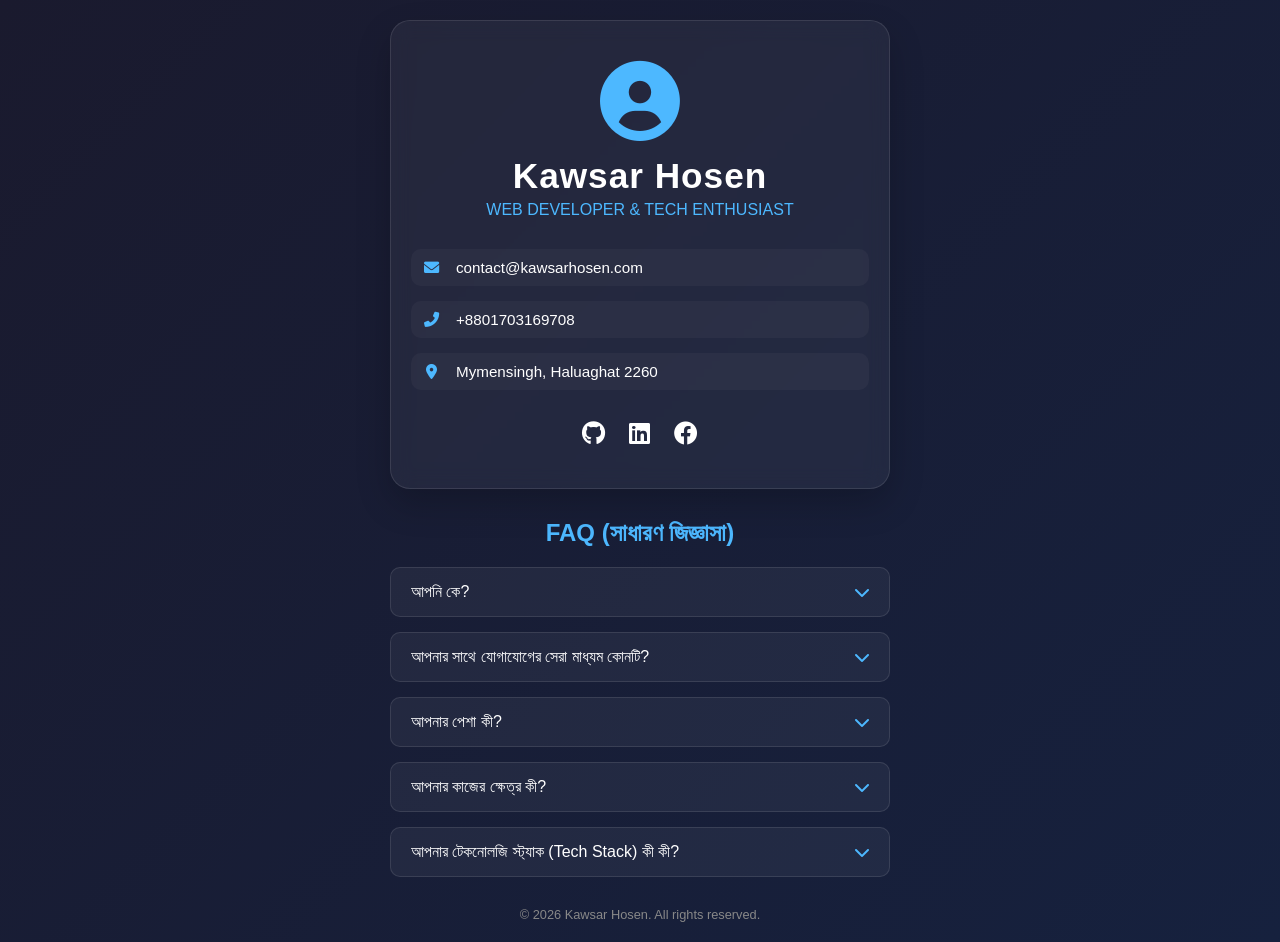
==== index.html @ 4cab2f7f "Update index.html" ====
<!DOCTYPE html>
<html lang="en">
<head>
    <meta charset="UTF-8">
    <meta name="viewport" content="width=device-width, initial-scale=1.0">
    <title>Kawsar Hosen | Personal Website</title>
    <link rel="stylesheet" href="style.css">
    <link rel="stylesheet" href="https://cdnjs.cloudflare.com/ajax/libs/font-awesome/6.0.0/css/all.min.css">
</head>
<body>
    <div class="container">
        <header>
            <div class="profile-card">
                <div class="profile-img">
                    <i class="fas fa-user-circle"></i>
                </div>
                <h1>Kawsar Hosen</h1>
                <p class="tagline">Web Developer & Tech Enthusiast</p>
                
                <div class="contact-info">
                    <div class="info-item">
                        <i class="fas fa-envelope"></i>
                        <span>contact@kawsarhosen.com</span>
                    </div>
                    <div class="info-item">
                        <i class="fas fa-phone-alt"></i>
                        <span>+8801703169708</span>
                    </div>
                    <div class="info-item">
                        <i class="fas fa-map-marker-alt"></i>
                        <span>Mymensingh, Haluaghat 2260</span>
                    </div>
                </div>

                <div class="social-links">
                    <a href="#"><i class="fab fa-github"></i></a>
                    <a href="#"><i class="fab fa-linkedin"></i></a>
                    <a href="#"><i class="fab fa-facebook"></i></a>
                </div>
            </div>
        </header>

        <main>
                    <section class="faq-section">
            <h2>FAQ (সাধারণ জিজ্ঞাসা)</h2>
            <div class="faq-container">
                <div class="faq-item">
                    <button class="faq-question">আপনি কে? <i class="fas fa-chevron-down"></i></button>
                    <div class="faq-answer">
                        <p>আমি Kawsar Hosen, একজন Web Developer এবং Linux user। আমি ওয়েব ডেভেলপমেন্ট ও টেকনোলজি নিয়ে কাজ করি।</p>
                    </div>
                </div>
                <div class="faq-item">
                    <button class="faq-question">আপনার সাথে যোগাযোগের সেরা মাধ্যম কোনটি? <i class="fas fa-chevron-down"></i></button>
                    <div class="faq-answer">
                        <p>আপনি আমাকে ইমেইল (contact@kawsarhosen.com) অথবা সরাসরি ফোনে কল করে যোগাযোগ করতে পারেন।</p>
                    </div>
                </div>
                <div class="faq-item">
                    <button class="faq-question">আপনার পেশা কী? <i class="fas fa-chevron-down"></i></button>
                    <div class="faq-answer">
                        <p>আমার পেশা Web Development এবং Online Tech Services। আমি Linux environment ব্যবহার করে ওয়েবসাইট তৈরি, টুলস সেটআপ এবং অনলাইন সার্ভিস নিয়ে কাজ করি।</p>
                    </div>
                </div>
                <div class="faq-item">
                    <button class="faq-question">আপনার কাজের ক্ষেত্র কী? <i class="fas fa-chevron-down"></i></button>
                    <div class="faq-answer">
                        <p>আমার কাজের ক্ষেত্র Web Development, Linux Tools এবং Online Tech Services।</p>
                    </div>
                </div>
                <div class="faq-item">
                    <button class="faq-question">আপনার টেকনোলজি স্ট্যাক (Tech Stack) কী কী? <i class="fas fa-chevron-down"></i></button>
                    <div class="faq-answer">
                        <p>আমি HTML, CSS, JavaScript এবং আধুনিক ওয়েব টেকনোলজি নিয়ে কাজ করতে পছন্দ করি।</p>
                    </div>
                </div>
            </div>
        </section>

        </main>

        <footer>
            <p>&copy; 2026 Kawsar Hosen. All rights reserved.</p>
        </footer>
    </div>
        <script>
        const faqItems = document.querySelectorAll('.faq-item');

        faqItems.forEach(item => {
            const question = item.querySelector('.faq-question');
            question.addEventListener('click', () => {
                // অন্য প্রশ্নগুলো বন্ধ করে দিতে (যদি চান একটির বেশি একসাথে খোলা থাকবে না)
                faqItems.forEach(otherItem => {
                    if (otherItem !== item) {
                        otherItem.classList.remove('active');
                    }
                });
                // বর্তমান প্রশ্নে ক্লিক করলে খোলা/বন্ধ করা
                item.classList.toggle('active');
            });
        });
    </script>
</body>
</html>
---- style.css ----
* {
    margin: 0;
    padding: 0;
    box-sizing: border-box;
    font-family: 'Segoe UI', Tahoma, Geneva, Verdana, sans-serif;
}

body {
    background: linear-gradient(135deg, #1a1a2e 0%, #16213e 100%);
    color: #fff;
    min-height: 100vh;
    display: flex;
    justify-content: center;
    align-items: center;
    padding: 20px;
}

.container {
    width: 100%;
    max-width: 500px;
}

.profile-card {
    background: rgba(255, 255, 255, 0.05);
    backdrop-filter: blur(10px);
    border: 1px solid rgba(255, 255, 255, 0.1);
    border-radius: 20px;
    padding: 40px 20px;
    text-align: center;
    box-shadow: 0 15px 35px rgba(0, 0, 0, 0.2);
    animation: fadeIn 1s ease-in;
}

.profile-img i {
    font-size: 80px;
    color: #4db8ff;
    margin-bottom: 15px;
}

h1 {
    font-size: 2.2rem;
    margin-bottom: 5px;
    letter-spacing: 1px;
}

.tagline {
    color: #4db8ff;
    font-size: 1rem;
    margin-bottom: 30px;
    text-transform: uppercase;
}

.contact-info {
    text-align: left;
    margin-bottom: 30px;
}

.info-item {
    display: flex;
    align-items: center;
    margin-bottom: 15px;
    font-size: 0.95rem;
    background: rgba(255, 255, 255, 0.03);
    padding: 10px;
    border-radius: 10px;
    transition: 0.3s;
}

.info-item:hover {
    background: rgba(77, 184, 255, 0.1);
}

.info-item i {
    color: #4db8ff;
    margin-right: 15px;
    width: 20px;
    text-align: center;
}

.social-links a {
    color: #fff;
    font-size: 1.5rem;
    margin: 0 10px;
    transition: 0.3s;
}

.social-links a:hover {
    color: #4db8ff;
    transform: translateY(-3px);
    display: inline-block;
}

.about {
    margin-top: 20px;
    padding: 20px;
    text-align: center;
}

footer {
    margin-top: 30px;
    font-size: 0.8rem;
    color: #888;
    text-align: center;
}

@keyframes fadeIn {
    from { opacity: 0; transform: translateY(20px); }
    to { opacity: 1; transform: translateY(0); }
}

/* FAQ Section Styles */
.faq-section {
    margin-top: 30px;
    text-align: center;
    width: 100%;
}

.faq-section h2 {
    font-size: 1.5rem;
    margin-bottom: 20px;
    color: #4db8ff;
}

.faq-container {
    display: flex;
    flex-direction: column;
    gap: 15px;
    text-align: left;
}

.faq-item {
    background: rgba(255, 255, 255, 0.05);
    border: 1px solid rgba(255, 255, 255, 0.1);
    border-radius: 10px;
    overflow: hidden;
    transition: all 0.3s ease;
}

.faq-question {
    width: 100%;
    background: none;
    border: none;
    color: #fff;
    font-size: 1rem;
    padding: 15px 20px;
    text-align: left;
    cursor: pointer;
    display: flex;
    justify-content: space-between;
    align-items: center;
    transition: background 0.3s ease;
}

.faq-question:hover {
    background: rgba(77, 184, 255, 0.1);
}

.faq-question i {
    color: #4db8ff;
    transition: transform 0.3s ease;
}

.faq-answer {
    max-height: 0;
    overflow: hidden;
    transition: max-height 0.3s ease-out, padding 0.3s ease;
    background: rgba(0, 0, 0, 0.2);
}

.faq-answer p {
    padding: 0 20px;
    margin: 0;
    color: #ccc;
    font-size: 0.9rem;
    line-height: 1.5;
}

/* Active State for Animation */
.faq-item.active .faq-answer {
    max-height: 200px;
    padding: 15px 0;
}

.faq-item.active .faq-question i {
    transform: rotate(180deg);
}
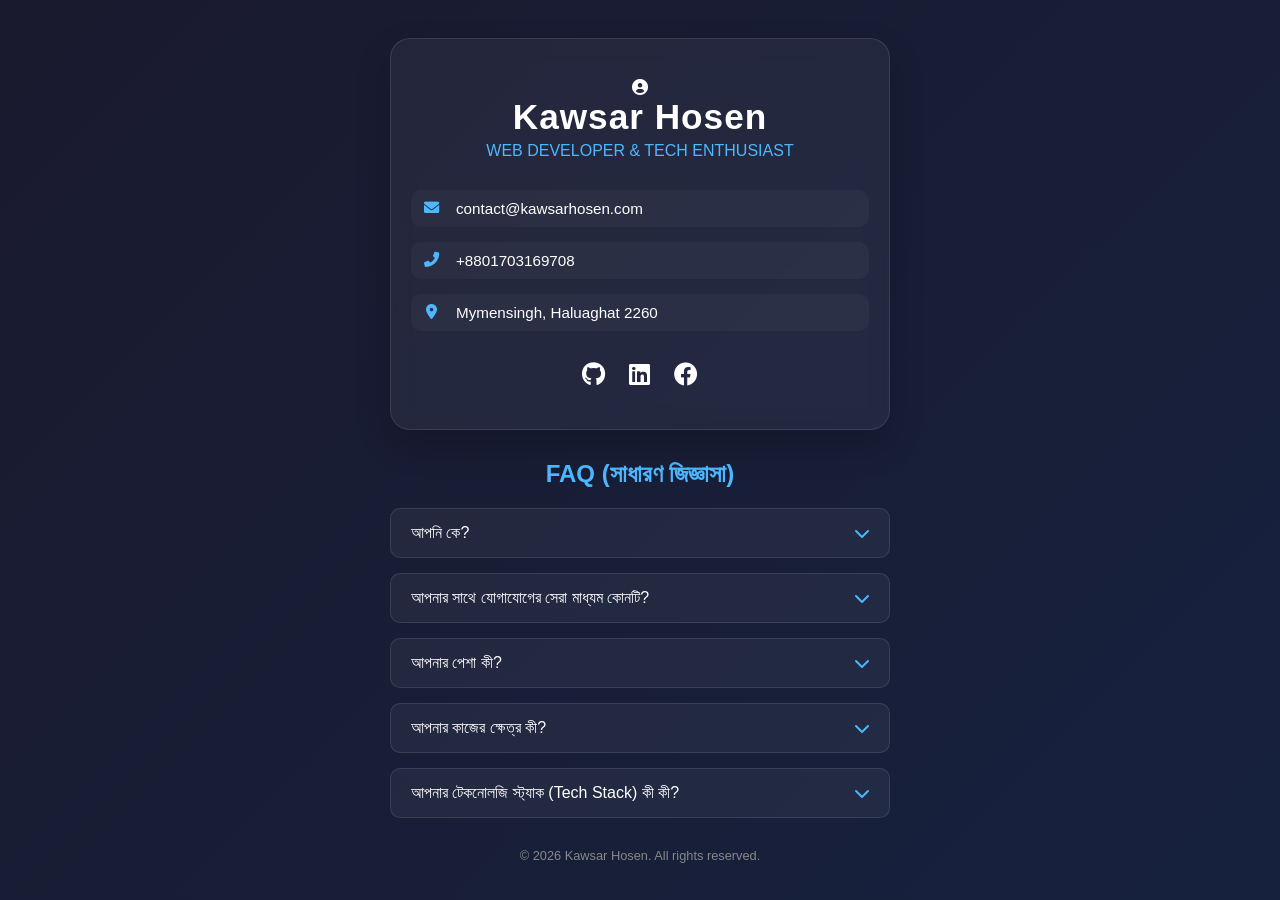
==== commit 92438a3d: "Update index.html" ====
--- a/index.html
+++ b/index.html
@@ -11,7 +11,7 @@
     <div class="container">
         <header>
             <div class="profile-card">
-                <div class="profile-img">
+                <div class="https://i.postimg.cc/Z5SGC1gv/Picsart-26-03-06-19-40-51-367.jpg">
                     <i class="fas fa-user-circle"></i>
                 </div>
                 <h1>Kawsar Hosen</h1>
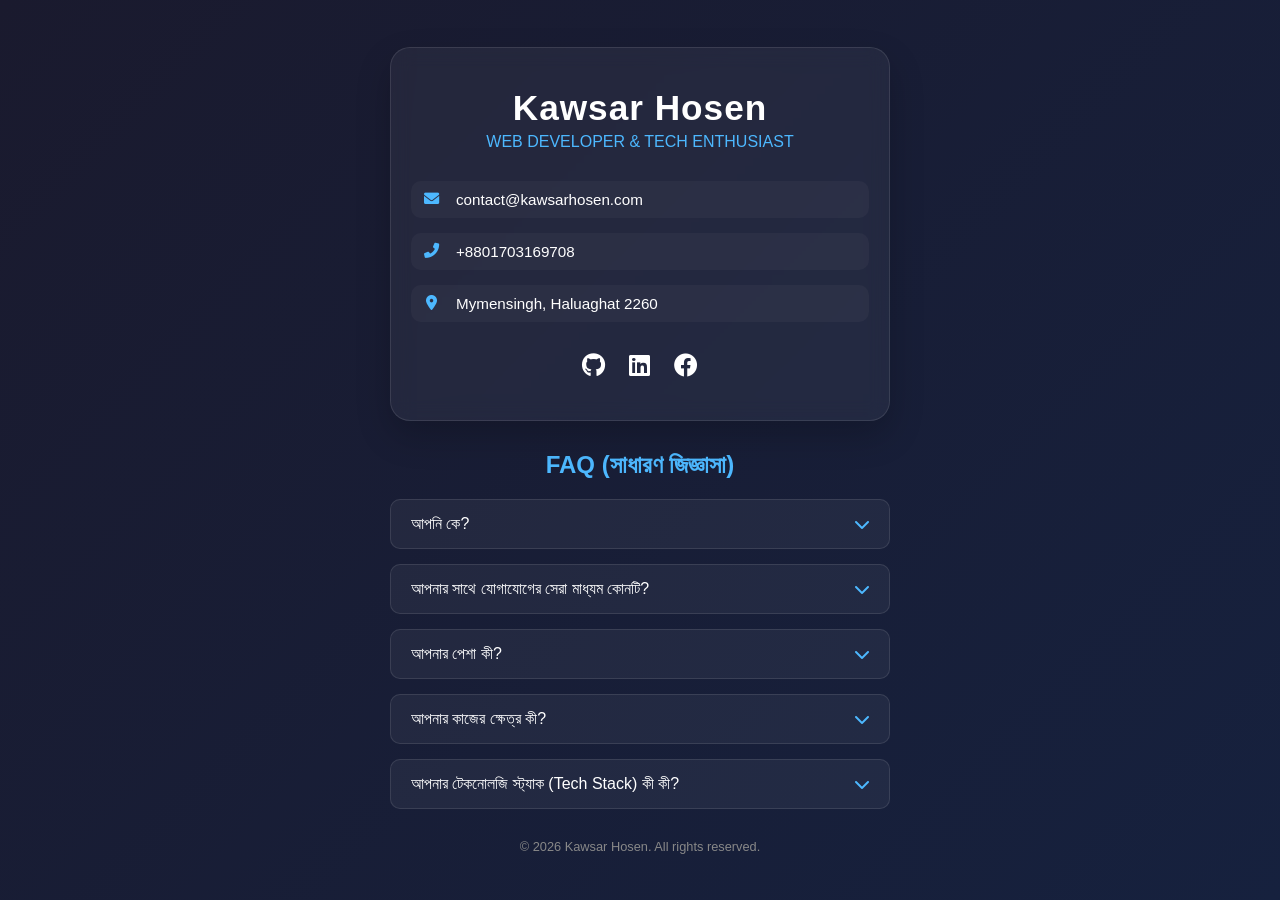
==== commit 8bea7e8d: "Fix profile image div class in index.html" ====
--- a/index.html
+++ b/index.html
@@ -11,8 +11,8 @@
     <div class="container">
         <header>
             <div class="profile-card">
-                <div class="https://i.postimg.cc/Z5SGC1gv/Picsart-26-03-06-19-40-51-367.jpg">
-                    <i class="fas fa-user-circle"></i>
+                <div class="profile-img">
+                    <i class="https://i.postimg.cc/Z5SGC1gv/Picsart-26-03-06-19-40-51-367.jpg"></i>
                 </div>
                 <h1>Kawsar Hosen</h1>
                 <p class="tagline">Web Developer & Tech Enthusiast</p>
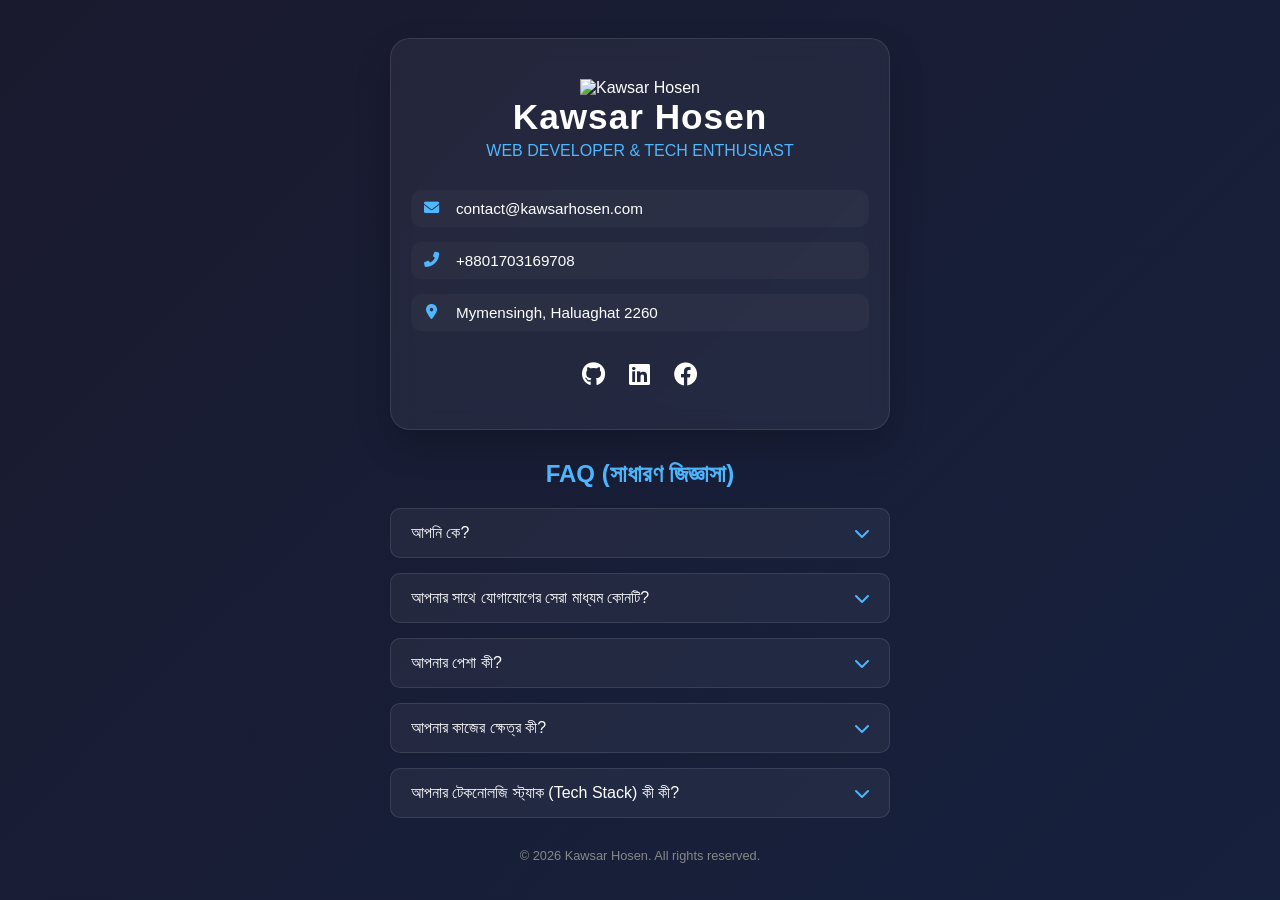
==== commit 9a9f88ec: "Update index.html" ====
--- a/index.html
+++ b/index.html
@@ -12,8 +12,8 @@
         <header>
             <div class="profile-card">
                 <div class="profile-img">
-                    <i class="https://i.postimg.cc/Z5SGC1gv/Picsart-26-03-06-19-40-51-367.jpg"></i>
-                </div>
+    <img src="https://i.postimg.cc/Z5SGC1gv/Picsart-26-03-06-19-40-51-367.jpg" alt="Kawsar Hosen">
+</div>
                 <h1>Kawsar Hosen</h1>
                 <p class="tagline">Web Developer & Tech Enthusiast</p>
                 
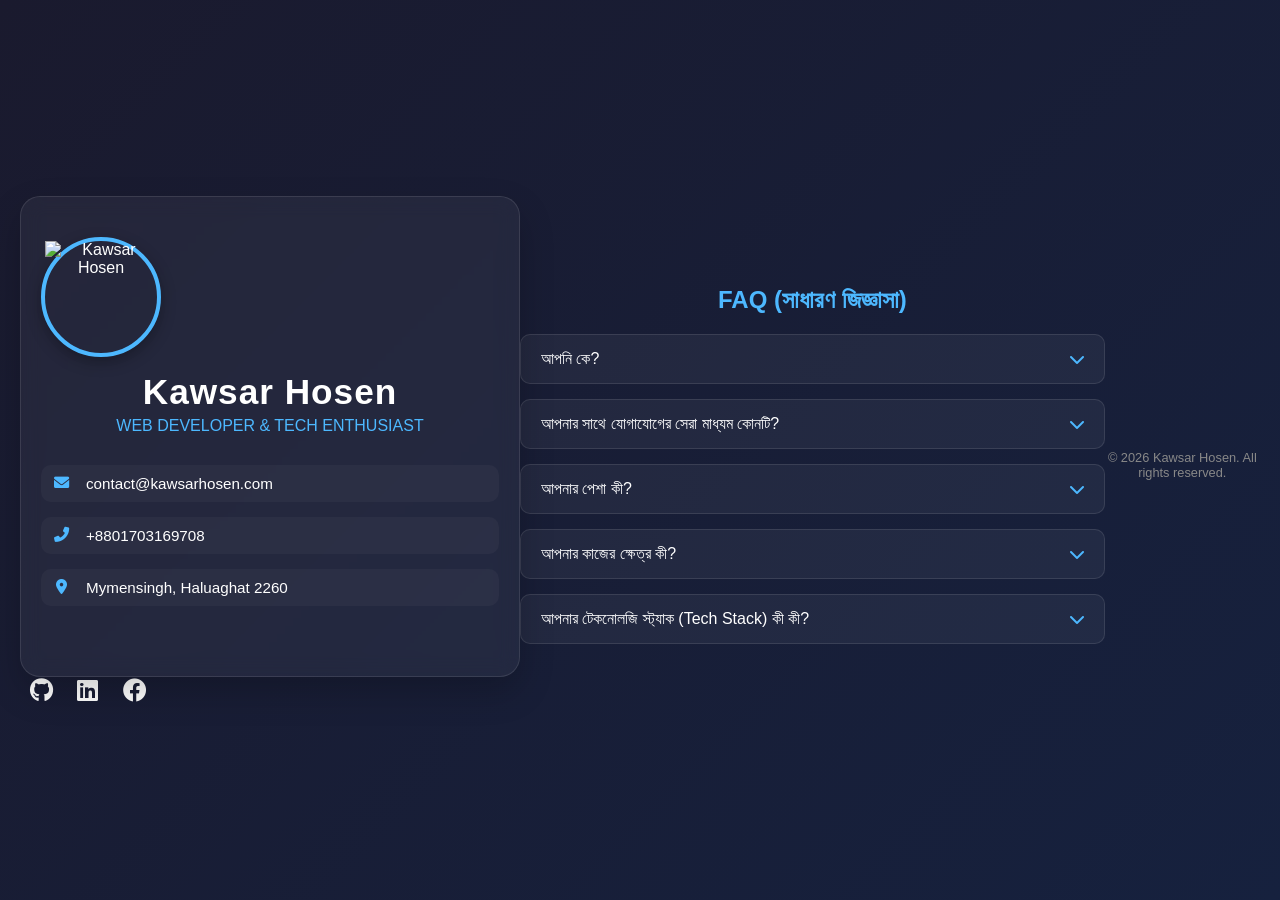
==== commit 96d44417: "Update index.html" ====
--- a/index.html
+++ b/index.html
@@ -11,9 +11,11 @@
     <div class="container">
         <header>
             <div class="profile-card">
+                
                 <div class="profile-img">
-    <img src="https://i.postimg.cc/Z5SGC1gv/Picsart-26-03-06-19-40-51-367.jpg" alt="Kawsar Hosen">
-</div>
+                    <img src="https://i.postimg.cc/Z5SGC1gv/Picsart-26-03-06-19-40-51-367.jpg" alt="Kawsar Hosen">
+                </div>
+                
                 <h1>Kawsar Hosen</h1>
                 <p class="tagline">Web Developer & Tech Enthusiast</p>
                 
@@ -31,6 +33,8 @@
                         <span>Mymensingh, Haluaghat 2260</span>
                     </div>
                 </div>
+            </div>
+        </header>
 
                 <div class="social-links">
                     <a href="#"><i class="fab fa-github"></i></a>
--- a/style.css
+++ b/style.css
@@ -31,11 +31,17 @@
     animation: fadeIn 1s ease-in;
 }
 
-.profile-img i {
-    font-size: 80px;
-    color: #4db8ff;
-    margin-bottom: 15px;
+/* style.css ফাইলে এটি যোগ বা পরিবর্তন করুন */
+.profile-img {
+    width: 120px; /* ছবির সাইজ */
+    height: 120px; /* ছবির উচ্চতাও সমান রাখুন গোল করার জন্য */
+    border-radius: 50%; /* ছবি গোল করার জন্য ৫০% */
+    object-fit: cover; /* ছবি যাতে লম্বা বা চ্যাপ্টা না দেখায় */
+    border: 4px solid #4db8ff; /* একটি নীল বর্ডার, যা আগের ডিজাইনের সাথে মানাবে */
+    margin-bottom: 15px; /* নিচের টেক্সটের সাথে ব্যবধান */
+    box-shadow: 0 5px 15px rgba(0,0,0,0.3); /* একটু উন্নত মানের শ্যাড */
 }
+
 
 h1 {
     font-size: 2.2rem;
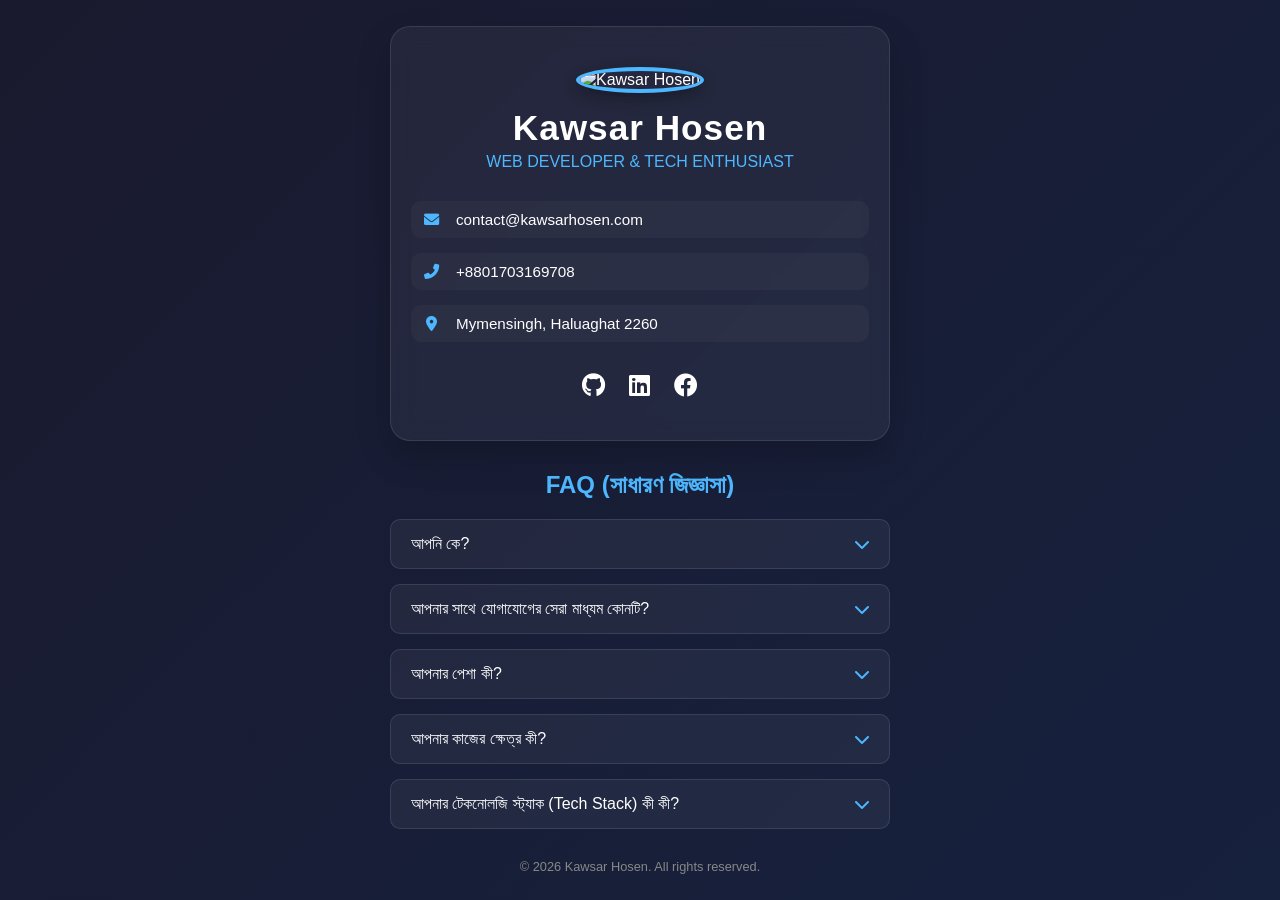
==== commit 6d4c273b: "Update index.html" ====
--- a/index.html
+++ b/index.html
@@ -1,5 +1,5 @@
 <!DOCTYPE html>
-<html lang="en">
+<html lang="bn">
 <head>
     <meta charset="UTF-8">
     <meta name="viewport" content="width=device-width, initial-scale=1.0">
@@ -11,13 +11,12 @@
     <div class="container">
         <header>
             <div class="profile-card">
-                
                 <div class="profile-img">
-                    <img src="https://i.postimg.cc/Z5SGC1gv/Picsart-26-03-06-19-40-51-367.jpg" alt="Kawsar Hosen">
+                    <img src="https://i.postimg.cc/Z5SGC1gv/Picsart-26-03-06-19-40-51-367.jpg" alt="Kawsar Hosen" class="profile-pic">
                 </div>
                 
                 <h1>Kawsar Hosen</h1>
-                <p class="tagline">Web Developer & Tech Enthusiast</p>
+                <p class="tagline">WEB DEVELOPER & TECH ENTHUSIAST</p>
                 
                 <div class="contact-info">
                     <div class="info-item">
@@ -33,18 +32,17 @@
                         <span>Mymensingh, Haluaghat 2260</span>
                     </div>
                 </div>
-            </div>
-        </header>
 
                 <div class="social-links">
-                    <a href="#"><i class="fab fa-github"></i></a>
-                    <a href="#"><i class="fab fa-linkedin"></i></a>
-                    <a href="#"><i class="fab fa-facebook"></i></a>
+                    <a href="#" target="_blank"><i class="fab fa-github"></i></a>
+                    <a href="#" target="_blank"><i class="fab fa-linkedin"></i></a>
+                    <a href="#" target="_blank"><i class="fab fa-facebook"></i></a>
                 </div>
             </div>
         </header>
 
         <main>
+            
                     <section class="faq-section">
             <h2>FAQ (সাধারণ জিজ্ঞাসা)</h2>
             <div class="faq-container">
--- a/style.css
+++ b/style.css
@@ -31,17 +31,20 @@
     animation: fadeIn 1s ease-in;
 }
 
-/* style.css ফাইলে এটি যোগ বা পরিবর্তন করুন */
+/* --- প্রোফাইল ইমেজের সঠিক স্টাইল --- */
 .profile-img {
+    margin-bottom: 15px; /* নিচের নামের সাথে ব্যবধান */
+}
+
+.profile-img img {
     width: 120px; /* ছবির সাইজ */
-    height: 120px; /* ছবির উচ্চতাও সমান রাখুন গোল করার জন্য */
+    height: 120px; /* উচ্চতাও সমান রাখুন গোল করার জন্য */
     border-radius: 50%; /* ছবি গোল করার জন্য ৫০% */
     object-fit: cover; /* ছবি যাতে লম্বা বা চ্যাপ্টা না দেখায় */
-    border: 4px solid #4db8ff; /* একটি নীল বর্ডার, যা আগের ডিজাইনের সাথে মানাবে */
-    margin-bottom: 15px; /* নিচের টেক্সটের সাথে ব্যবধান */
-    box-shadow: 0 5px 15px rgba(0,0,0,0.3); /* একটু উন্নত মানের শ্যাড */
+    border: 4px solid #4db8ff; /* একটি নীল বর্ডার */
+    box-shadow: 0 5px 15px rgba(0,0,0,0.3); /* একটু উন্নত মানের শ্যাডো */
 }
-
+/* --------------------------------- */
 
 h1 {
     font-size: 2.2rem;
@@ -55,6 +58,7 @@
     margin-bottom: 30px;
     text-transform: uppercase;
 }
+
 
 .contact-info {
     text-align: left;
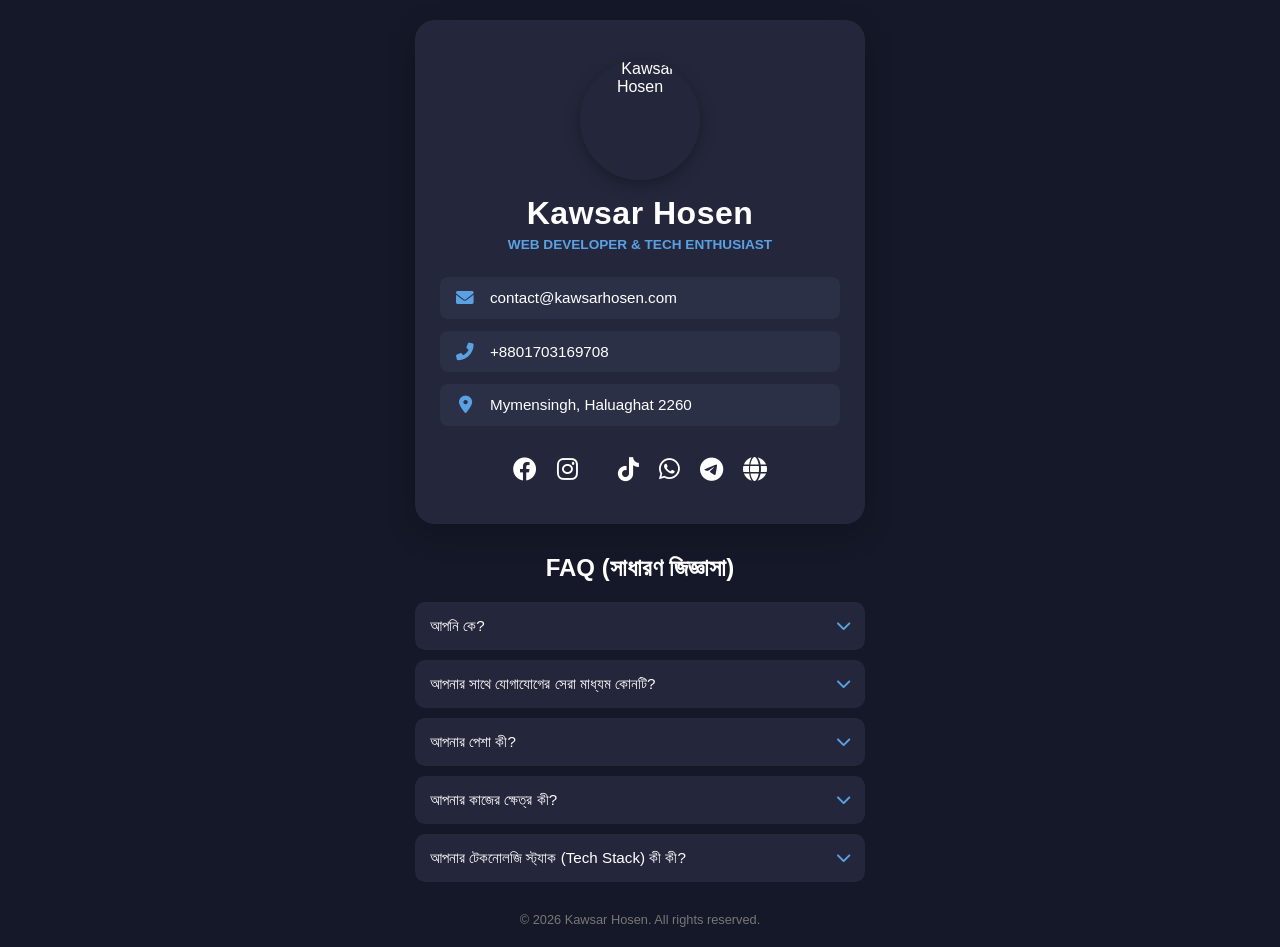
==== commit 28137882: "Update index.html" ====
--- a/index.html
+++ b/index.html
@@ -34,10 +34,15 @@
                 </div>
 
                 <div class="social-links">
-                    <a href="#" target="_blank"><i class="fab fa-github"></i></a>
-                    <a href="#" target="_blank"><i class="fab fa-linkedin"></i></a>
-                    <a href="#" target="_blank"><i class="fab fa-facebook"></i></a>
-                </div>
+    <a href="https://facebook.com/আপনার_ইউজারনেম" target="_blank"><i class="fab fa-facebook"></i></a>
+    <a href="https://instagram.com/আপনার_ইউজারনেম" target="_blank"><i class="fab fa-instagram"></i></a>
+    <a href="https://twitter.com/আপনার_ইউজারনেম" target="_blank"><i class="fab fa-x-twitter"></i></a>
+    <a href="https://tiktok.com/@আপনার_ইউজারনেম" target="_blank"><i class="fab fa-tiktok"></i></a>
+    <a href="https://wa.me/+8801703169708" target="_blank"><i class="fab fa-whatsapp"></i></a>
+    <a href="https://t.me/আপনার_ইউজারনেম" target="_blank"><i class="fab fa-telegram"></i></a>
+    <a href="https://আপনার_ওয়েবসাইট.com" target="_blank"><i class="fas fa-globe"></i></a>
+</div>
+
             </div>
         </header>
 
--- a/style.css
+++ b/style.css
@@ -6,8 +6,8 @@
 }
 
 body {
-    background: linear-gradient(135deg, #1a1a2e 0%, #16213e 100%);
-    color: #fff;
+    background: #151828; /* ছবির মতো ডার্ক ব্যাকগ্রাউন্ড */
+    color: #ffffff;
     min-height: 100vh;
     display: flex;
     justify-content: center;
@@ -17,156 +17,130 @@
 
 .container {
     width: 100%;
-    max-width: 500px;
+    max-width: 450px;
 }
 
 .profile-card {
-    background: rgba(255, 255, 255, 0.05);
-    backdrop-filter: blur(10px);
-    border: 1px solid rgba(255, 255, 255, 0.1);
+    background: #24273b; /* ছবির কার্ডের কালার */
     border-radius: 20px;
-    padding: 40px 20px;
+    padding: 40px 25px;
     text-align: center;
-    box-shadow: 0 15px 35px rgba(0, 0, 0, 0.2);
-    animation: fadeIn 1s ease-in;
+    box-shadow: 0 10px 30px rgba(0, 0, 0, 0.2);
+    margin-bottom: 30px;
 }
 
-/* --- প্রোফাইল ইমেজের সঠিক স্টাইল --- */
+/* --- ছবি পারফেক্ট গোল করার ম্যাজিক --- */
 .profile-img {
-    margin-bottom: 15px; /* নিচের নামের সাথে ব্যবধান */
+    display: flex;
+    justify-content: center;
+    margin-bottom: 15px;
 }
 
-.profile-img img {
-    width: 120px; /* ছবির সাইজ */
-    height: 120px; /* উচ্চতাও সমান রাখুন গোল করার জন্য */
-    border-radius: 50%; /* ছবি গোল করার জন্য ৫০% */
-    object-fit: cover; /* ছবি যাতে লম্বা বা চ্যাপ্টা না দেখায় */
-    border: 4px solid #4db8ff; /* একটি নীল বর্ডার */
-    box-shadow: 0 5px 15px rgba(0,0,0,0.3); /* একটু উন্নত মানের শ্যাডো */
+.profile-pic {
+    width: 120px;
+    height: 120px;
+    border-radius: 50%; /* ছবি গোল করবে */
+    object-fit: cover; /* ছবি চ্যাপ্টা হতে দেবে না */
+    box-shadow: 0 5px 15px rgba(0,0,0,0.3);
 }
 /* --------------------------------- */
 
 h1 {
-    font-size: 2.2rem;
+    font-size: 2rem;
     margin-bottom: 5px;
-    letter-spacing: 1px;
+    letter-spacing: 0.5px;
 }
 
 .tagline {
-    color: #4db8ff;
-    font-size: 1rem;
-    margin-bottom: 30px;
+    color: #5aa1e3;
+    font-size: 0.85rem;
+    margin-bottom: 25px;
     text-transform: uppercase;
+    font-weight: 600;
 }
-
 
 .contact-info {
     text-align: left;
     margin-bottom: 30px;
+    display: flex;
+    flex-direction: column;
+    gap: 12px;
 }
 
 .info-item {
     display: flex;
     align-items: center;
-    margin-bottom: 15px;
     font-size: 0.95rem;
-    background: rgba(255, 255, 255, 0.03);
-    padding: 10px;
-    border-radius: 10px;
-    transition: 0.3s;
-}
-
-.info-item:hover {
-    background: rgba(77, 184, 255, 0.1);
+    background: #2c3046; /* ছবির লিস্টের কালার */
+    padding: 12px 15px;
+    border-radius: 8px;
 }
 
 .info-item i {
-    color: #4db8ff;
+    color: #5aa1e3;
     margin-right: 15px;
+    font-size: 1.1rem;
     width: 20px;
     text-align: center;
 }
 
+.social-links {
+    display: flex;
+    justify-content: center;
+    gap: 20px;
+}
+
 .social-links a {
-    color: #fff;
+    color: #ffffff;
     font-size: 1.5rem;
-    margin: 0 10px;
     transition: 0.3s;
 }
 
 .social-links a:hover {
-    color: #4db8ff;
-    transform: translateY(-3px);
-    display: inline-block;
-}
-
-.about {
-    margin-top: 20px;
-    padding: 20px;
-    text-align: center;
-}
-
-footer {
-    margin-top: 30px;
-    font-size: 0.8rem;
-    color: #888;
-    text-align: center;
-}
-
-@keyframes fadeIn {
-    from { opacity: 0; transform: translateY(20px); }
-    to { opacity: 1; transform: translateY(0); }
+    color: #5aa1e3;
 }
 
 /* FAQ Section Styles */
 .faq-section {
-    margin-top: 30px;
     text-align: center;
-    width: 100%;
+    margin-bottom: 30px;
 }
 
 .faq-section h2 {
     font-size: 1.5rem;
     margin-bottom: 20px;
-    color: #4db8ff;
+    color: #ffffff;
 }
 
 .faq-container {
     display: flex;
     flex-direction: column;
-    gap: 15px;
-    text-align: left;
+    gap: 10px;
 }
 
 .faq-item {
-    background: rgba(255, 255, 255, 0.05);
-    border: 1px solid rgba(255, 255, 255, 0.1);
+    background: #24273b;
     border-radius: 10px;
     overflow: hidden;
-    transition: all 0.3s ease;
+    text-align: left;
 }
 
 .faq-question {
     width: 100%;
     background: none;
     border: none;
-    color: #fff;
-    font-size: 1rem;
-    padding: 15px 20px;
+    color: #ffffff;
+    font-size: 0.95rem;
+    padding: 15px;
     text-align: left;
     cursor: pointer;
     display: flex;
     justify-content: space-between;
     align-items: center;
-    transition: background 0.3s ease;
-}
-
-.faq-question:hover {
-    background: rgba(77, 184, 255, 0.1);
 }
 
 .faq-question i {
-    color: #4db8ff;
+    color: #5aa1e3;
     transition: transform 0.3s ease;
 }
 
@@ -174,23 +148,26 @@
     max-height: 0;
     overflow: hidden;
     transition: max-height 0.3s ease-out, padding 0.3s ease;
-    background: rgba(0, 0, 0, 0.2);
 }
 
 .faq-answer p {
-    padding: 0 20px;
-    margin: 0;
-    color: #ccc;
-    font-size: 0.9rem;
+    padding: 0 15px;
+    color: #cccccc;
+    font-size: 0.85rem;
     line-height: 1.5;
 }
 
-/* Active State for Animation */
 .faq-item.active .faq-answer {
     max-height: 200px;
-    padding: 15px 0;
+    padding: 10px 0 15px 0;
 }
 
 .faq-item.active .faq-question i {
     transform: rotate(180deg);
 }
+
+footer {
+    text-align: center;
+    font-size: 0.8rem;
+    color: #777;
+}
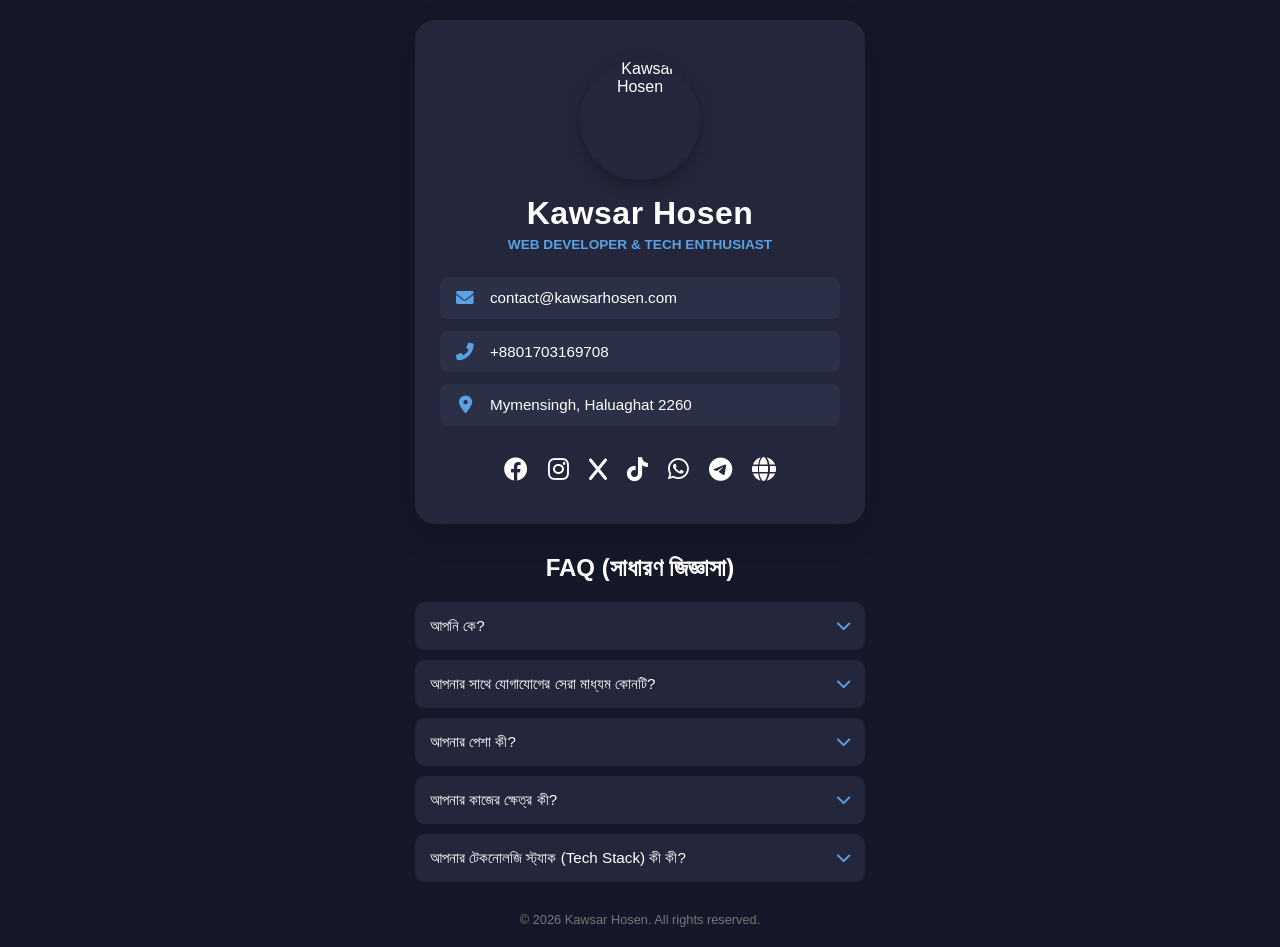
==== commit c9e59baf: "Update index.html" ====
--- a/index.html
+++ b/index.html
@@ -34,13 +34,13 @@
                 </div>
 
                 <div class="social-links">
-    <a href="https://facebook.com/আপনার_ইউজারনেম" target="_blank"><i class="fab fa-facebook"></i></a>
-    <a href="https://instagram.com/আপনার_ইউজারনেম" target="_blank"><i class="fab fa-instagram"></i></a>
-    <a href="https://twitter.com/আপনার_ইউজারনেম" target="_blank"><i class="fab fa-x-twitter"></i></a>
-    <a href="https://tiktok.com/@আপনার_ইউজারনেম" target="_blank"><i class="fab fa-tiktok"></i></a>
+    <a href="https://www.facebook.com/kawsar.hosen.03" target="_blank"><i class="fab fa-facebook"></i></a>
+    <a href="https://instagram.com/_sunny.ratedx_.666" target="_blank"><i class="fab fa-instagram"></i></a>
+    <a href="https://x.com/kawsarhosen143" target="_blank"><i class="fab fa-x"></i></a>
+    <a href="https://tiktok.com/@ko_te_kawsar" target="_blank"><i class="fab fa-tiktok"></i></a>
     <a href="https://wa.me/+8801703169708" target="_blank"><i class="fab fa-whatsapp"></i></a>
-    <a href="https://t.me/আপনার_ইউজারনেম" target="_blank"><i class="fab fa-telegram"></i></a>
-    <a href="https://আপনার_ওয়েবসাইট.com" target="_blank"><i class="fas fa-globe"></i></a>
+    <a href="https://t.me/xyteee" target="_blank"><i class="fab fa-telegram"></i></a>
+    <a href="https://ajairapoint.xyz" target="_blank"><i class="fas fa-globe"></i></a>
 </div>
 
             </div>
